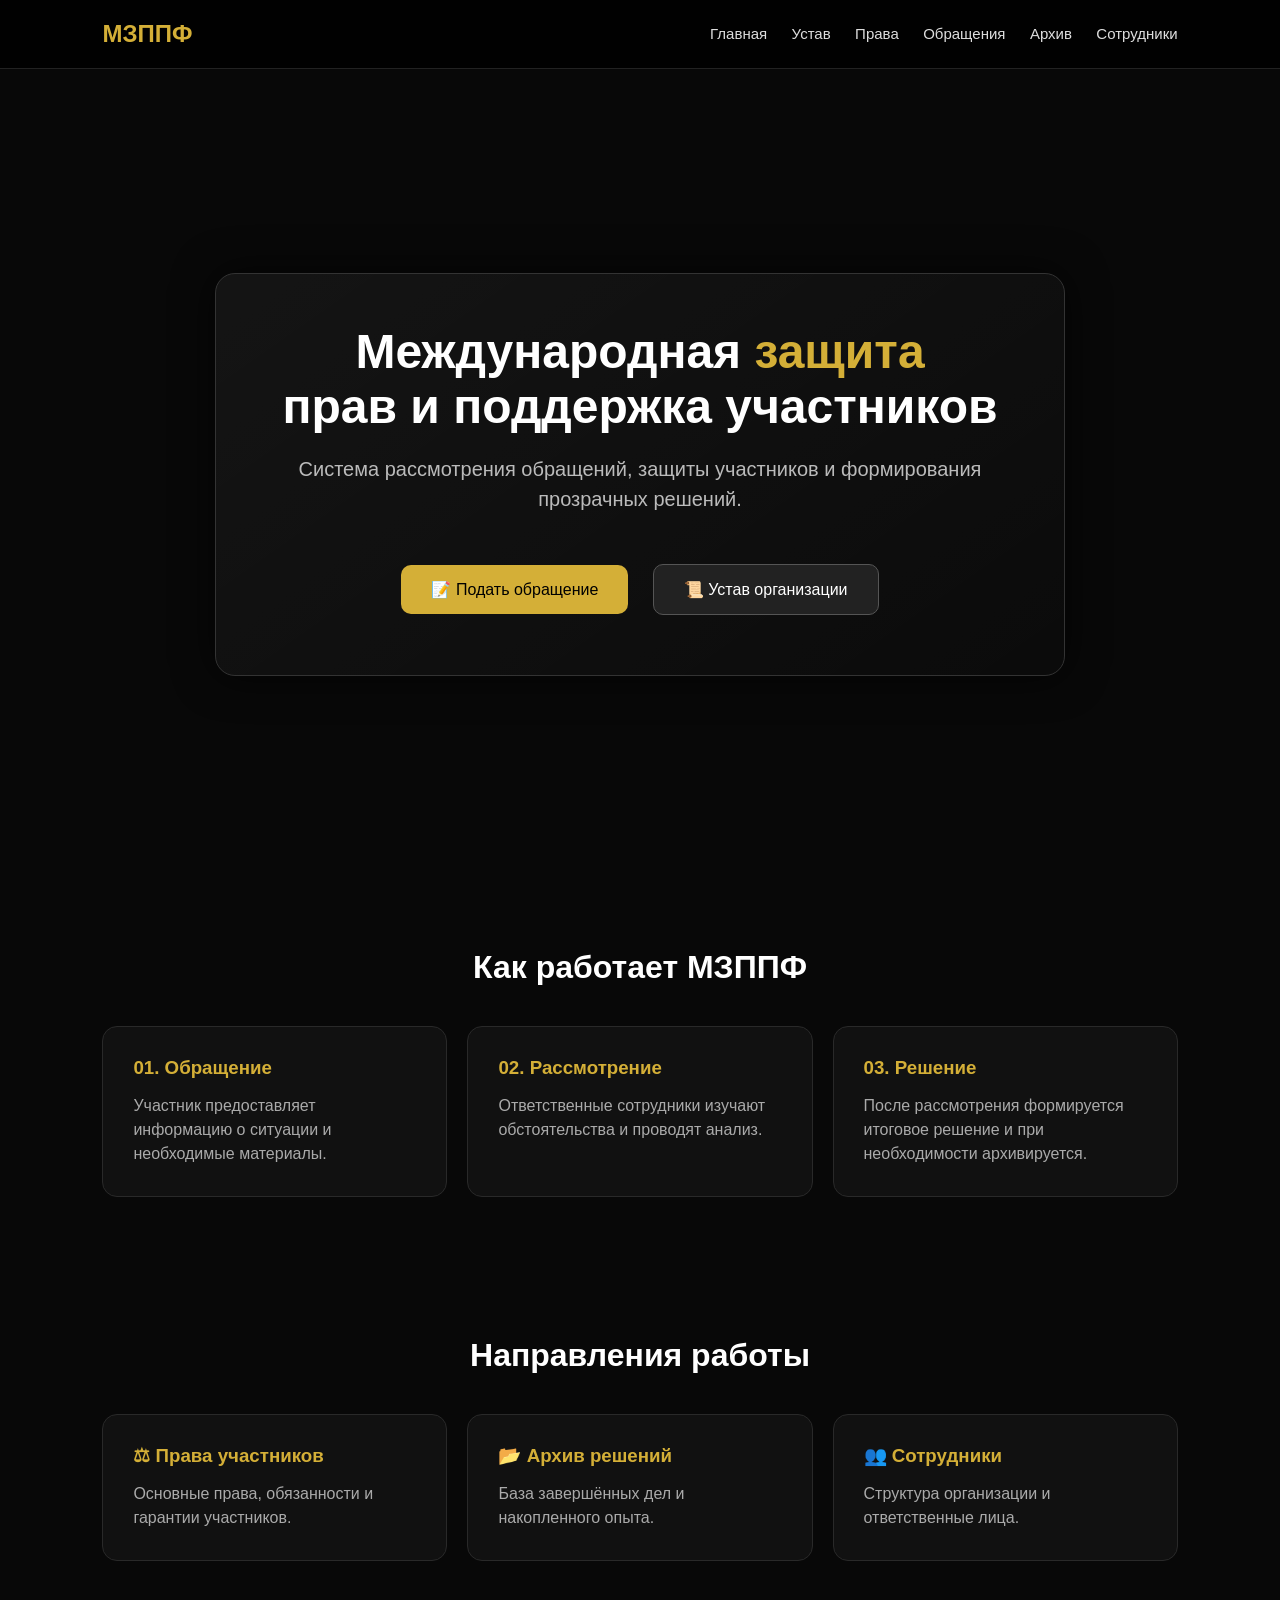
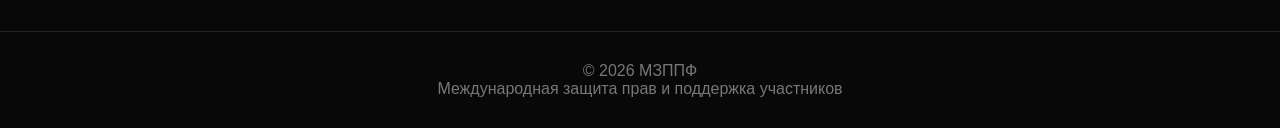
==== index.html @ a1db2baa "Create index.html" ====
<!DOCTYPE html>
<html lang="ru">
<head>
<meta charset="UTF-8">
<meta name="viewport" content="width=device-width, initial-scale=1.0">

<title>МЗППФ — Международная защита прав и поддержка участников</title>

<style>

* {
    margin: 0;
    padding: 0;
    box-sizing: border-box;
    font-family: Arial, sans-serif;
}

body {
    background: #080808;
    color: #ffffff;
}

/* HEADER */

header {
    width: 100%;
    padding: 20px 8%;
    display: flex;
    justify-content: space-between;
    align-items: center;
    background: rgba(0,0,0,0.8);
    border-bottom: 1px solid #222;
    position: sticky;
    top: 0;
    backdrop-filter: blur(10px);
}

.logo {
    font-size: 24px;
    font-weight: bold;
    color: #d4af37;
}

nav a {
    color: #ddd;
    text-decoration: none;
    margin-left: 20px;
    font-size: 15px;
}

nav a:hover {
    color: #d4af37;
}


/* HERO */

.hero {

    min-height: 90vh;

    display: flex;
    justify-content: center;
    align-items: center;

    text-align: center;

    padding: 20px;

}


.hero-box {

    max-width: 850px;

    background:
    linear-gradient(
    145deg,
    rgba(255,255,255,0.05),
    rgba(255,255,255,0.01)
    );

    border: 1px solid #333;

    border-radius: 20px;

    padding: 50px;

    box-shadow: 0 0 40px rgba(0,0,0,0.7);

}


.hero h1 {

    font-size: 48px;
    margin-bottom: 20px;

}


.hero span {

    color:#d4af37;

}


.hero p {

    font-size:20px;
    color:#bbb;
    line-height:1.5;

}


.buttons {

    margin-top:40px;

}


button {

    padding:15px 30px;

    margin:10px;

    border-radius:10px;

    border:none;

    cursor:pointer;

    font-size:16px;

}


.main-btn {

    background:#d4af37;

    color:#000;

}


.second-btn {

    background:#222;

    color:white;

    border:1px solid #555;

}



/* BLOCKS */

section {

    padding:70px 8%;

}


.title {

    text-align:center;

    font-size:32px;

    margin-bottom:40px;

}



.cards {

    display:grid;

    grid-template-columns:
    repeat(auto-fit,minmax(250px,1fr));

    gap:20px;

}



.card {

    background:#111;

    border:1px solid #292929;

    padding:30px;

    border-radius:15px;

}


.card h3 {

    color:#d4af37;

    margin-bottom:15px;

}


.card p {

    color:#aaa;

    line-height:1.5;

}



/* FOOTER */


footer {

    text-align:center;

    padding:30px;

    color:#777;

    border-top:1px solid #222;

}


/* MOBILE */

@media(max-width:700px){

header {

flex-direction:column;

}

nav {

margin-top:15px;

}


.hero h1 {

font-size:34px;

}


.hero-box {

padding:30px;

}

}


</style>

</head>


<body>


<header>

<div class="logo">
МЗППФ
</div>


<nav>

<a href="#">Главная</a>

<a href="#">Устав</a>

<a href="#">Права</a>

<a href="#">Обращения</a>

<a href="#">Архив</a>

<a href="#">Сотрудники</a>

</nav>

</header>




<div class="hero">


<div class="hero-box">


<h1>
Международная <span>защита</span><br>
прав и поддержка участников
</h1>


<p>
Система рассмотрения обращений,
защиты участников и формирования
прозрачных решений.
</p>



<div class="buttons">

<button class="main-btn">
📝 Подать обращение
</button>


<button class="second-btn">
📜 Устав организации
</button>


</div>


</div>


</div>




<section>


<h2 class="title">
Как работает МЗППФ
</h2>


<div class="cards">


<div class="card">

<h3>
01. Обращение
</h3>

<p>
Участник предоставляет информацию
о ситуации и необходимые материалы.
</p>

</div>



<div class="card">

<h3>
02. Рассмотрение
</h3>

<p>
Ответственные сотрудники изучают
обстоятельства и проводят анализ.
</p>

</div>



<div class="card">

<h3>
03. Решение
</h3>

<p>
После рассмотрения формируется итоговое
решение и при необходимости архивируется.
</p>

</div>



</div>


</section>





<section>


<h2 class="title">
Направления работы
</h2>



<div class="cards">


<div class="card">

<h3>
⚖ Права участников
</h3>

<p>
Основные права, обязанности и гарантии участников.
</p>

</div>


<div class="card">

<h3>
📂 Архив решений
</h3>

<p>
База завершённых дел и накопленного опыта.
</p>

</div>


<div class="card">

<h3>
👥 Сотрудники
</h3>

<p>
Структура организации и ответственные лица.
</p>

</div>


</div>


</section>





<footer>

© 2026 МЗППФ  
<br>
Международная защита прав и поддержка участников

</footer>



</body>
</html>
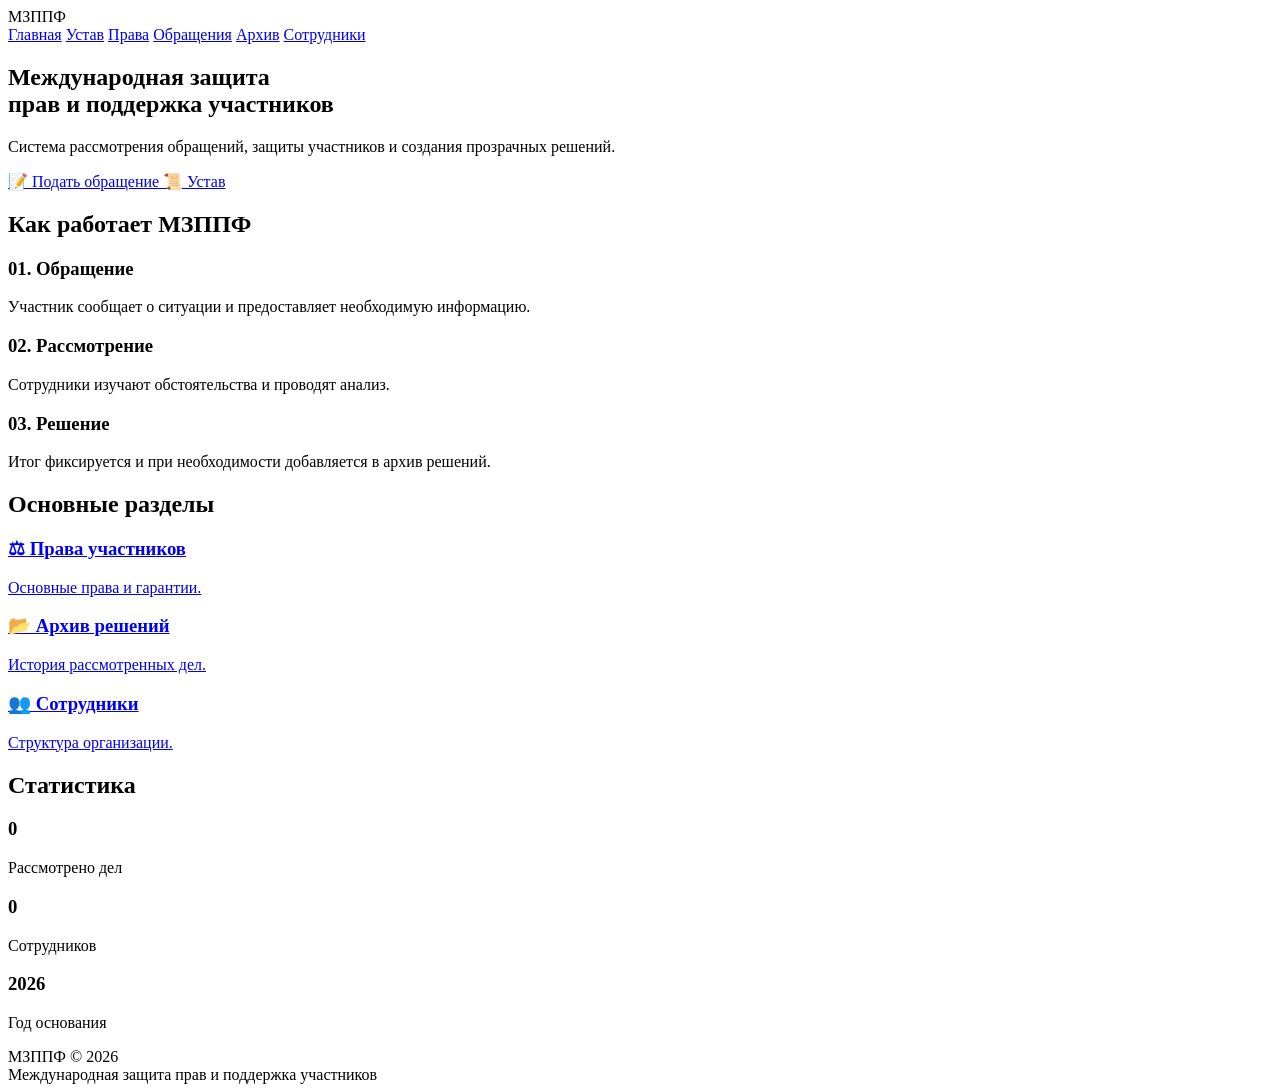
==== commit 8393af3f: "Update index.html" ====
--- a/index.html
+++ b/index.html
@@ -1,282 +1,14 @@
 <!DOCTYPE html>
 <html lang="ru">
+
 <head>
+
 <meta charset="UTF-8">
 <meta name="viewport" content="width=device-width, initial-scale=1.0">
 
-<title>МЗППФ — Международная защита прав и поддержка участников</title>
-
-<style>
-
-* {
-    margin: 0;
-    padding: 0;
-    box-sizing: border-box;
-    font-family: Arial, sans-serif;
-}
-
-body {
-    background: #080808;
-    color: #ffffff;
-}
-
-/* HEADER */
-
-header {
-    width: 100%;
-    padding: 20px 8%;
-    display: flex;
-    justify-content: space-between;
-    align-items: center;
-    background: rgba(0,0,0,0.8);
-    border-bottom: 1px solid #222;
-    position: sticky;
-    top: 0;
-    backdrop-filter: blur(10px);
-}
-
-.logo {
-    font-size: 24px;
-    font-weight: bold;
-    color: #d4af37;
-}
-
-nav a {
-    color: #ddd;
-    text-decoration: none;
-    margin-left: 20px;
-    font-size: 15px;
-}
-
-nav a:hover {
-    color: #d4af37;
-}
-
-
-/* HERO */
-
-.hero {
-
-    min-height: 90vh;
-
-    display: flex;
-    justify-content: center;
-    align-items: center;
-
-    text-align: center;
-
-    padding: 20px;
-
-}
-
-
-.hero-box {
-
-    max-width: 850px;
-
-    background:
-    linear-gradient(
-    145deg,
-    rgba(255,255,255,0.05),
-    rgba(255,255,255,0.01)
-    );
-
-    border: 1px solid #333;
-
-    border-radius: 20px;
-
-    padding: 50px;
-
-    box-shadow: 0 0 40px rgba(0,0,0,0.7);
-
-}
-
-
-.hero h1 {
-
-    font-size: 48px;
-    margin-bottom: 20px;
-
-}
-
-
-.hero span {
-
-    color:#d4af37;
-
-}
-
-
-.hero p {
-
-    font-size:20px;
-    color:#bbb;
-    line-height:1.5;
-
-}
-
-
-.buttons {
-
-    margin-top:40px;
-
-}
-
-
-button {
-
-    padding:15px 30px;
-
-    margin:10px;
-
-    border-radius:10px;
-
-    border:none;
-
-    cursor:pointer;
-
-    font-size:16px;
-
-}
-
-
-.main-btn {
-
-    background:#d4af37;
-
-    color:#000;
-
-}
-
-
-.second-btn {
-
-    background:#222;
-
-    color:white;
-
-    border:1px solid #555;
-
-}
-
-
-
-/* BLOCKS */
-
-section {
-
-    padding:70px 8%;
-
-}
-
-
-.title {
-
-    text-align:center;
-
-    font-size:32px;
-
-    margin-bottom:40px;
-
-}
-
-
-
-.cards {
-
-    display:grid;
-
-    grid-template-columns:
-    repeat(auto-fit,minmax(250px,1fr));
-
-    gap:20px;
-
-}
-
-
-
-.card {
-
-    background:#111;
-
-    border:1px solid #292929;
-
-    padding:30px;
-
-    border-radius:15px;
-
-}
-
-
-.card h3 {
-
-    color:#d4af37;
-
-    margin-bottom:15px;
-
-}
-
-
-.card p {
-
-    color:#aaa;
-
-    line-height:1.5;
-
-}
-
-
-
-/* FOOTER */
-
-
-footer {
-
-    text-align:center;
-
-    padding:30px;
-
-    color:#777;
-
-    border-top:1px solid #222;
-
-}
-
-
-/* MOBILE */
-
-@media(max-width:700px){
-
-header {
-
-flex-direction:column;
-
-}
-
-nav {
-
-margin-top:15px;
-
-}
-
-
-.hero h1 {
-
-font-size:34px;
-
-}
-
-
-.hero-box {
-
-padding:30px;
-
-}
-
-}
-
-
-</style>
+<title>МЗППФ | Международная защита прав и поддержка участников</title>
+
+<link rel="stylesheet" href="style.css">
 
 </head>
 
@@ -293,17 +25,12 @@
 
 <nav>
 
-<a href="#">Главная</a>
-
-<a href="#">Устав</a>
-
-<a href="#">Права</a>
-
-<a href="#">Обращения</a>
-
-<a href="#">Архив</a>
-
-<a href="#">Сотрудники</a>
+<a href="index.html">Главная</a>
+<a href="pages/ustav.html">Устав</a>
+<a href="pages/rights.html">Права</a>
+<a href="pages/appeals.html">Обращения</a>
+<a href="pages/archive.html">Архив</a>
+<a href="pages/staff.html">Сотрудники</a>
 
 </nav>
 
@@ -311,22 +38,26 @@
 
 
 
-
-<div class="hero">
-
-
-<div class="hero-box">
+<main>
+
+
+<section class="hero">
+
+
+<div class="hero-card">
 
 
 <h1>
-Международная <span>защита</span><br>
+Международная
+<span>защита</span>
+<br>
 прав и поддержка участников
 </h1>
 
 
 <p>
 Система рассмотрения обращений,
-защиты участников и формирования
+защиты участников и создания
 прозрачных решений.
 </p>
 
@@ -334,31 +65,30 @@
 
 <div class="buttons">
 
-<button class="main-btn">
+<a href="pages/appeals.html" class="btn main">
 📝 Подать обращение
-</button>
-
-
-<button class="second-btn">
-📜 Устав организации
-</button>
-
-
-</div>
-
-
-</div>
-
-
-</div>
+</a>
+
+
+<a href="pages/ustav.html" class="btn">
+📜 Устав
+</a>
+
+
+</div>
+
+
+</div>
+
+
+</section>
 
 
 
 
 <section>
 
-
-<h2 class="title">
+<h2>
 Как работает МЗППФ
 </h2>
 
@@ -373,8 +103,8 @@
 </h3>
 
 <p>
-Участник предоставляет информацию
-о ситуации и необходимые материалы.
+Участник сообщает о ситуации
+и предоставляет необходимую информацию.
 </p>
 
 </div>
@@ -388,8 +118,8 @@
 </h3>
 
 <p>
-Ответственные сотрудники изучают
-обстоятельства и проводят анализ.
+Сотрудники изучают обстоятельства
+и проводят анализ.
 </p>
 
 </div>
@@ -403,18 +133,18 @@
 </h3>
 
 <p>
-После рассмотрения формируется итоговое
-решение и при необходимости архивируется.
-</p>
-
-</div>
-
-
-
-</div>
-
-
-</section>
+Итог фиксируется и при необходимости
+добавляется в архив решений.
+</p>
+
+</div>
+
+
+</div>
+
+
+</section>
+
 
 
 
@@ -423,72 +153,134 @@
 <section>
 
 
-<h2 class="title">
-Направления работы
+<h2>
+Основные разделы
 </h2>
 
 
-
 <div class="cards">
 
 
-<div class="card">
-
-<h3>
-⚖ Права участников
-</h3>
-
-<p>
-Основные права, обязанности и гарантии участников.
-</p>
-
-</div>
-
-
-<div class="card">
-
-<h3>
-📂 Архив решений
-</h3>
-
-<p>
-База завершённых дел и накопленного опыта.
-</p>
-
-</div>
-
-
-<div class="card">
-
-<h3>
-👥 Сотрудники
-</h3>
-
-<p>
-Структура организации и ответственные лица.
-</p>
-
-</div>
-
-
-</div>
-
-
-</section>
-
-
+<a class="card link" href="pages/rights.html">
+
+<h3>⚖ Права участников</h3>
+
+<p>
+Основные права и гарантии.
+</p>
+
+</a>
+
+
+
+<a class="card link" href="pages/archive.html">
+
+<h3>📂 Архив решений</h3>
+
+<p>
+История рассмотренных дел.
+</p>
+
+</a>
+
+
+
+<a class="card link" href="pages/staff.html">
+
+<h3>👥 Сотрудники</h3>
+
+<p>
+Структура организации.
+</p>
+
+</a>
+
+
+</div>
+
+
+</section>
+
+
+
+
+<section class="stats">
+
+
+<h2>
+Статистика
+</h2>
+
+
+<div class="cards">
+
+
+<div class="card">
+
+<h3>
+0
+</h3>
+
+<p>
+Рассмотрено дел
+</p>
+
+</div>
+
+
+
+<div class="card">
+
+<h3>
+0
+</h3>
+
+<p>
+Сотрудников
+</p>
+
+</div>
+
+
+
+<div class="card">
+
+<h3>
+2026
+</h3>
+
+<p>
+Год основания
+</p>
+
+</div>
+
+
+</div>
+
+
+</section>
+
+
+
+</main>
 
 
 
 <footer>
 
-© 2026 МЗППФ  
+МЗППФ © 2026
+
 <br>
+
 Международная защита прав и поддержка участников
 
 </footer>
 
 
 
+<script src="script.js"></script>
+
 </body>
+
 </html>
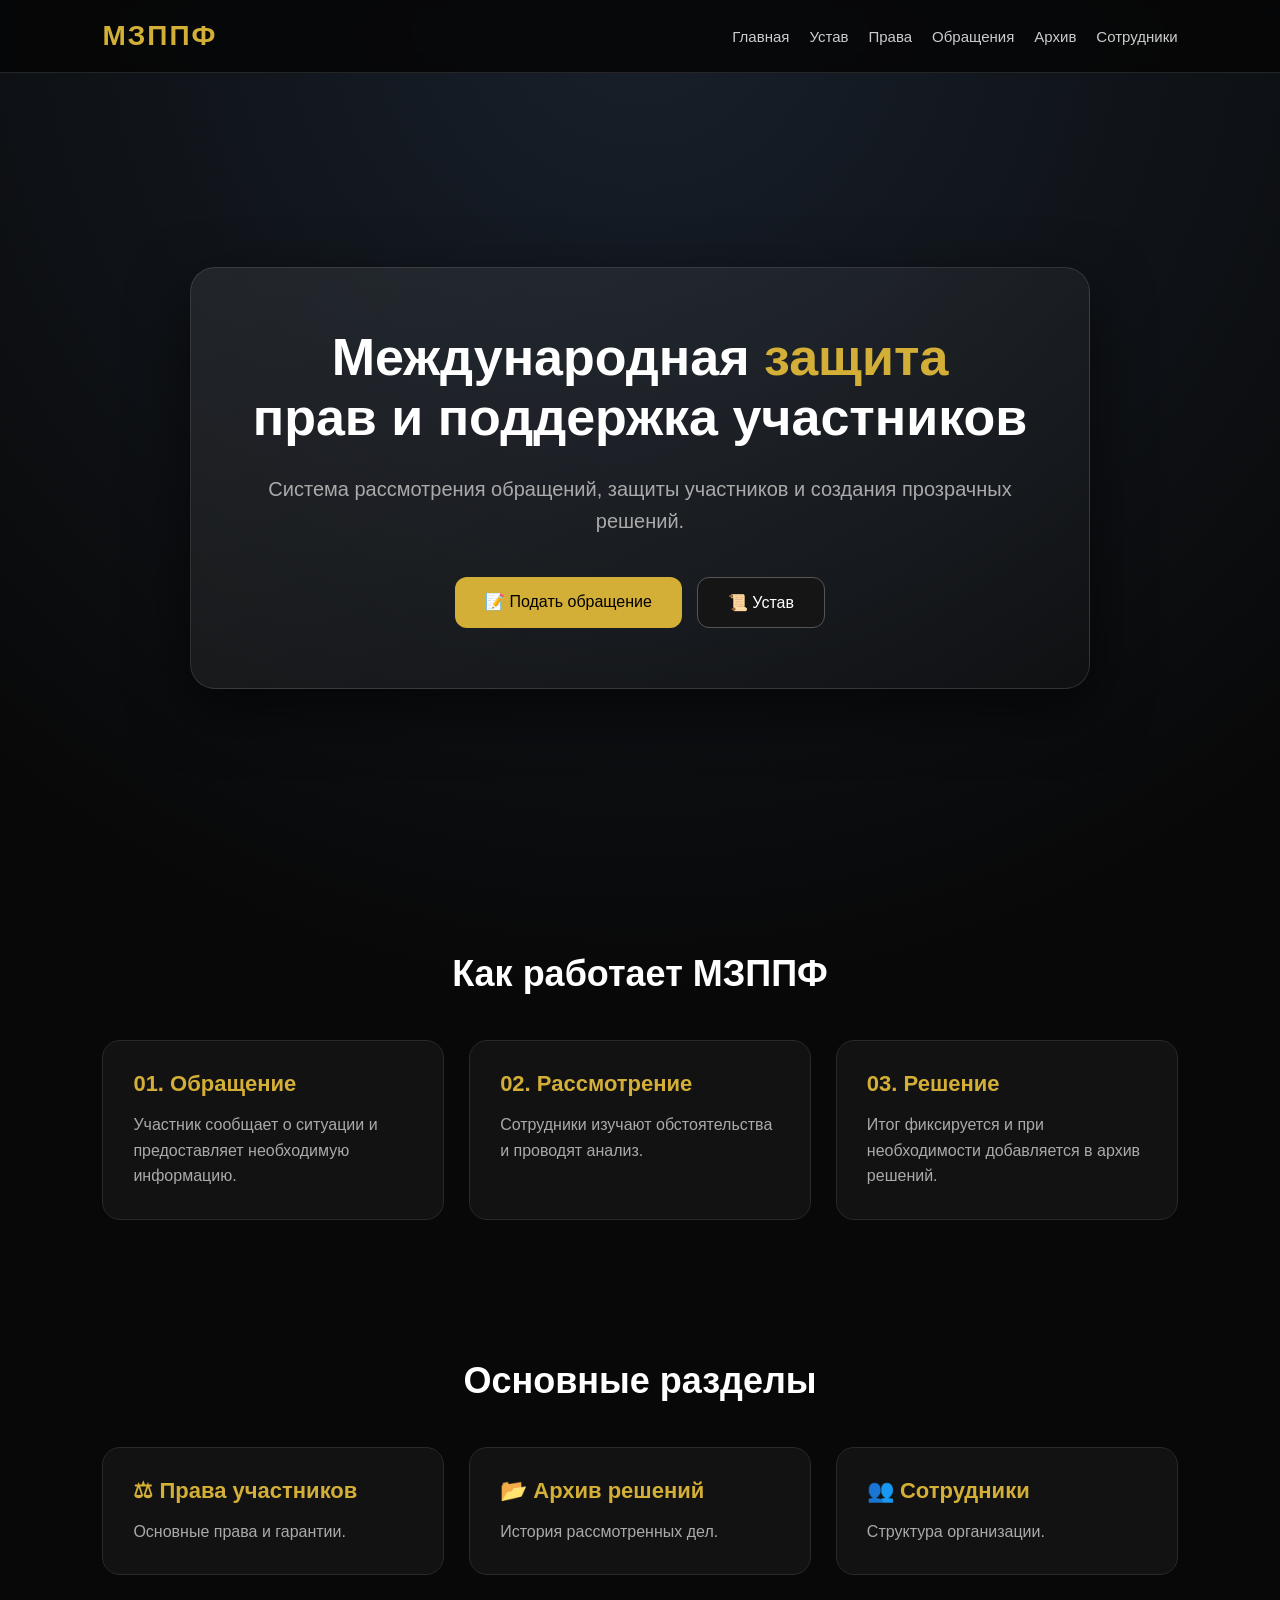
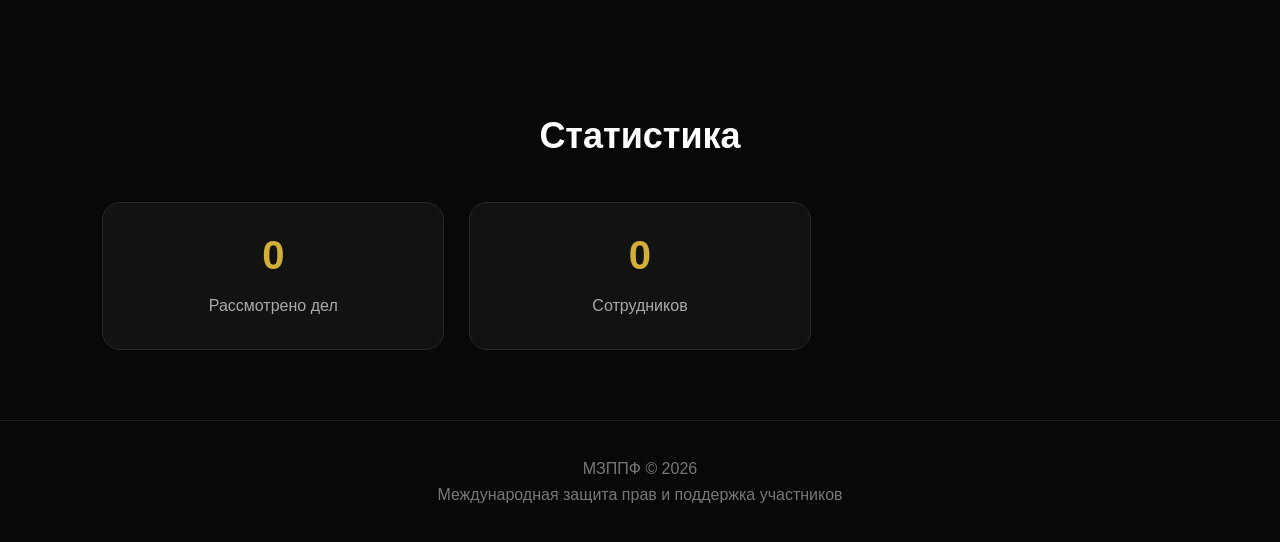
==== commit 32b5fa0e: "Update index.html" ====
--- a/index.html
+++ b/index.html
@@ -6,7 +6,7 @@
 <meta charset="UTF-8">
 <meta name="viewport" content="width=device-width, initial-scale=1.0">
 
-<title>МЗППФ | Международная защита прав и поддержка участников</title>
+<title>МЗППФ | Министерство защиты прав и поддержка флудов</title>
 
 <link rel="stylesheet" href="style.css">
 
--- a/style.css
+++ b/style.css
@@ -0,0 +1,511 @@
+/* =========================
+   МЗППФ GLOBAL STYLE
+========================= */
+
+
+* {
+    margin: 0;
+    padding: 0;
+    box-sizing: border-box;
+}
+
+
+body {
+
+    background:
+    radial-gradient(circle at top, #18202b 0%, #080808 45%);
+
+    color: white;
+
+    font-family:
+    "Segoe UI",
+    Arial,
+    sans-serif;
+
+    min-height:100vh;
+
+}
+
+
+
+/* =========================
+   HEADER
+========================= */
+
+
+header {
+
+    width:100%;
+
+    display:flex;
+
+    justify-content:space-between;
+
+    align-items:center;
+
+    padding:20px 8%;
+
+    background:
+    rgba(5,5,5,0.85);
+
+    border-bottom:1px solid #252525;
+
+    position:sticky;
+
+    top:0;
+
+    z-index:10;
+
+    backdrop-filter:blur(10px);
+
+}
+
+
+
+.logo {
+
+    font-size:28px;
+
+    font-weight:800;
+
+    color:#d4af37;
+
+    letter-spacing:2px;
+
+}
+
+
+
+nav {
+
+    display:flex;
+
+    gap:20px;
+
+}
+
+
+
+nav a {
+
+    color:#ccc;
+
+    text-decoration:none;
+
+    font-size:15px;
+
+    transition:.3s;
+
+}
+
+
+
+nav a:hover {
+
+    color:#d4af37;
+
+}
+
+
+
+/* =========================
+   HERO
+========================= */
+
+
+.hero {
+
+    min-height:90vh;
+
+    display:flex;
+
+    justify-content:center;
+
+    align-items:center;
+
+    padding:30px;
+
+}
+
+
+
+.hero-card {
+
+    max-width:900px;
+
+    text-align:center;
+
+    padding:60px 40px;
+
+
+    background:
+
+    linear-gradient(
+    145deg,
+    rgba(255,255,255,.08),
+    rgba(255,255,255,.02)
+    );
+
+
+    border:
+
+    1px solid rgba(255,255,255,.12);
+
+
+    border-radius:25px;
+
+
+    box-shadow:
+
+    0 20px 60px rgba(0,0,0,.6);
+
+
+}
+
+
+
+.hero h1 {
+
+    font-size:52px;
+
+    line-height:1.15;
+
+    margin-bottom:25px;
+
+}
+
+
+
+.hero span {
+
+    color:#d4af37;
+
+}
+
+
+
+.hero p {
+
+    color:#aaa;
+
+    font-size:20px;
+
+    line-height:1.6;
+
+}
+
+
+
+/* =========================
+   BUTTONS
+========================= */
+
+
+.buttons {
+
+    margin-top:40px;
+
+    display:flex;
+
+    justify-content:center;
+
+    gap:15px;
+
+}
+
+
+
+.btn {
+
+    padding:15px 30px;
+
+    border-radius:12px;
+
+    border:1px solid #555;
+
+    color:white;
+
+    text-decoration:none;
+
+    background:#151515;
+
+    transition:.3s;
+
+}
+
+
+
+.btn:hover {
+
+    transform:translateY(-3px);
+
+    border-color:#d4af37;
+
+}
+
+
+
+.btn.main {
+
+    background:#d4af37;
+
+    color:#000;
+
+    border:none;
+
+}
+
+
+
+.btn.main:hover {
+
+    box-shadow:
+
+    0 0 25px rgba(212,175,55,.5);
+
+}
+
+
+
+/* =========================
+   SECTIONS
+========================= */
+
+
+section {
+
+    padding:70px 8%;
+
+}
+
+
+
+section h2 {
+
+    text-align:center;
+
+    font-size:36px;
+
+    margin-bottom:45px;
+
+}
+
+
+
+/* =========================
+   CARDS
+========================= */
+
+
+.cards {
+
+    display:grid;
+
+    grid-template-columns:
+
+    repeat(auto-fit,minmax(250px,1fr));
+
+
+    gap:25px;
+
+}
+
+
+
+.card {
+
+
+    background:
+
+    rgba(20,20,20,.8);
+
+
+    border:
+
+    1px solid #292929;
+
+
+    border-radius:18px;
+
+
+    padding:30px;
+
+
+    transition:.3s;
+
+
+}
+
+
+
+.card:hover {
+
+
+    transform:translateY(-7px);
+
+
+    border-color:#d4af37;
+
+
+    box-shadow:
+
+    0 10px 30px rgba(0,0,0,.5);
+
+
+}
+
+
+
+.card h3 {
+
+    color:#d4af37;
+
+    margin-bottom:15px;
+
+    font-size:22px;
+
+}
+
+
+
+.card p {
+
+    color:#aaa;
+
+    line-height:1.6;
+
+}
+
+
+
+.link {
+
+    text-decoration:none;
+
+    color:white;
+
+}
+
+
+
+/* =========================
+   STATISTICS
+========================= */
+
+
+.stats .card {
+
+    text-align:center;
+
+}
+
+
+
+.stats h3 {
+
+    font-size:40px;
+
+}
+
+
+
+/* =========================
+   FOOTER
+========================= */
+
+
+footer {
+
+    text-align:center;
+
+    padding:35px;
+
+    border-top:
+
+    1px solid #222;
+
+
+    color:#777;
+
+    line-height:1.6;
+
+}
+
+
+
+/* =========================
+   MOBILE
+========================= */
+
+
+@media(max-width:800px){
+
+
+header {
+
+    flex-direction:column;
+
+    gap:20px;
+
+}
+
+
+
+nav {
+
+    flex-wrap:wrap;
+
+    justify-content:center;
+
+}
+
+
+
+.hero h1 {
+
+    font-size:36px;
+
+}
+
+
+
+.hero-card {
+
+    padding:40px 20px;
+
+}
+
+
+
+.hero p {
+
+    font-size:17px;
+
+}
+
+
+
+.buttons {
+
+    flex-direction:column;
+
+}
+
+
+
+.btn {
+
+    width:100%;
+
+}
+
+
+
+section h2 {
+
+    font-size:30px;
+
+}
+
+
+}
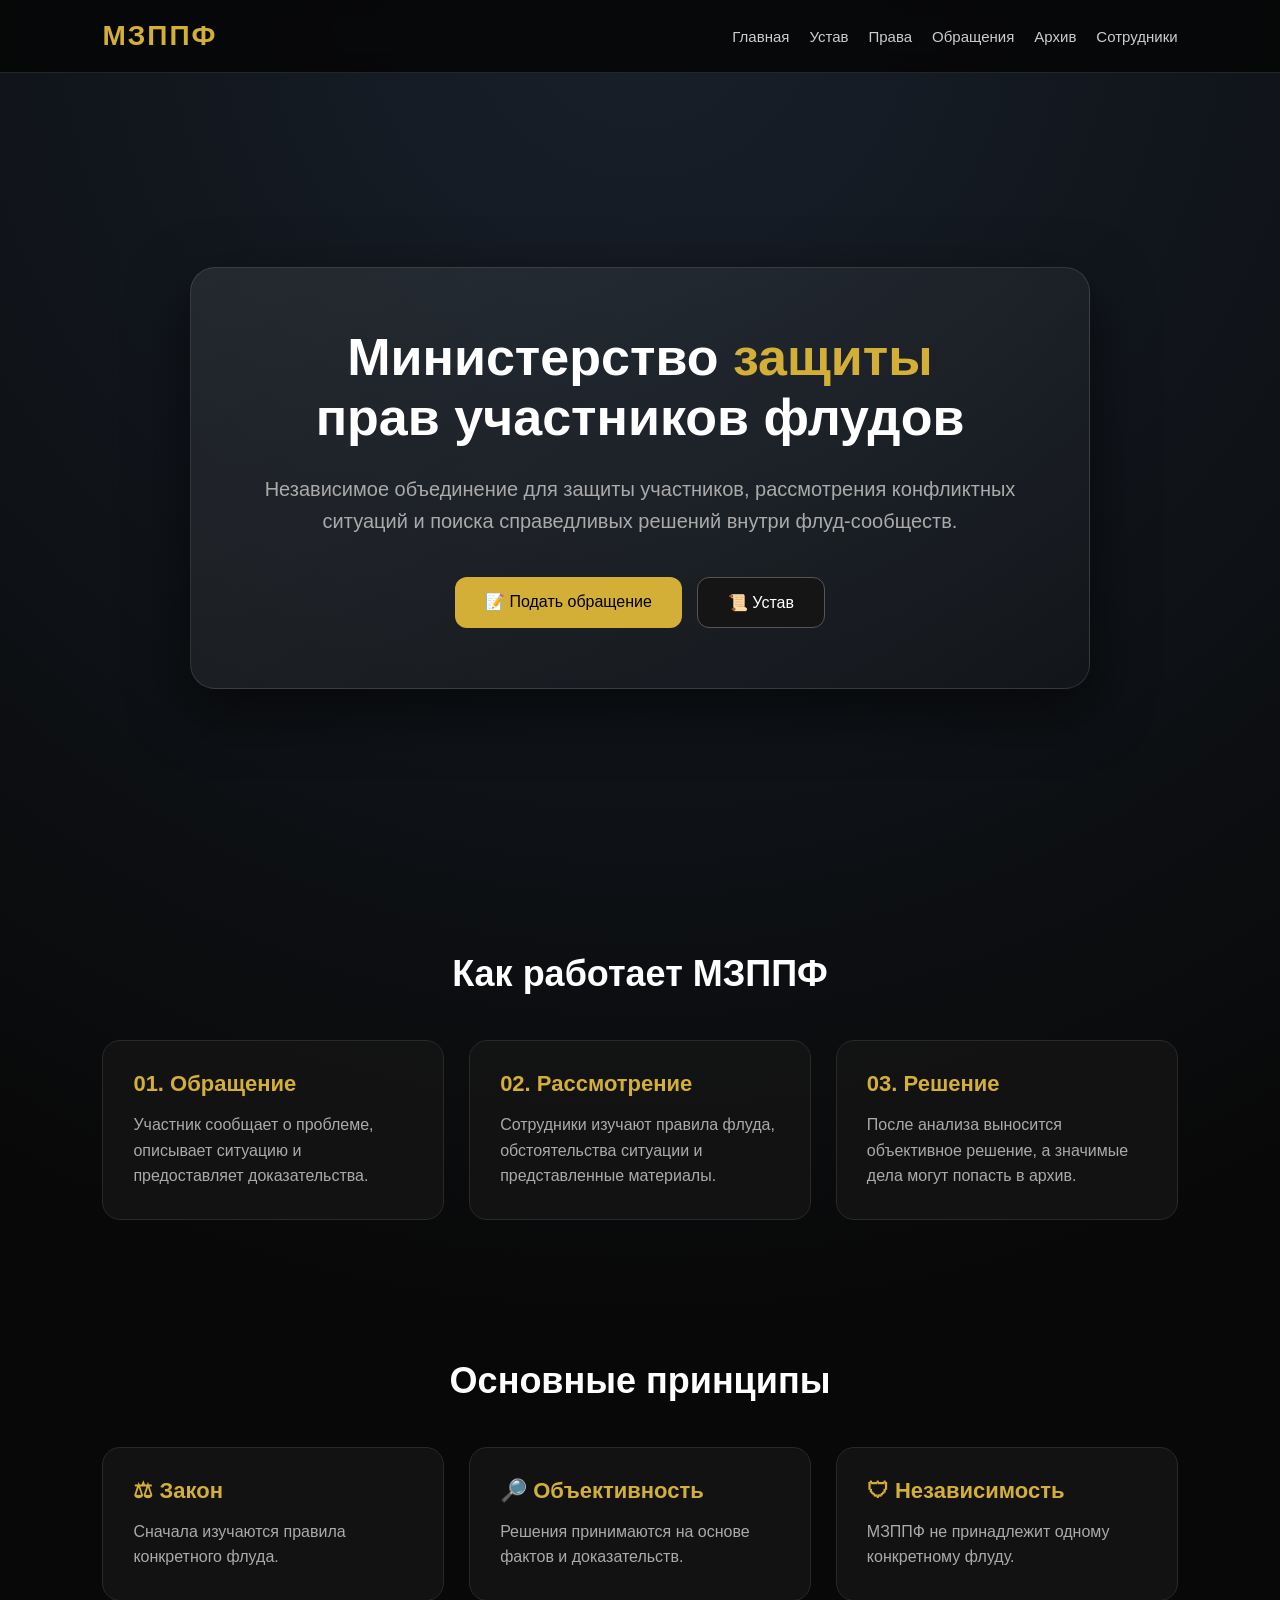
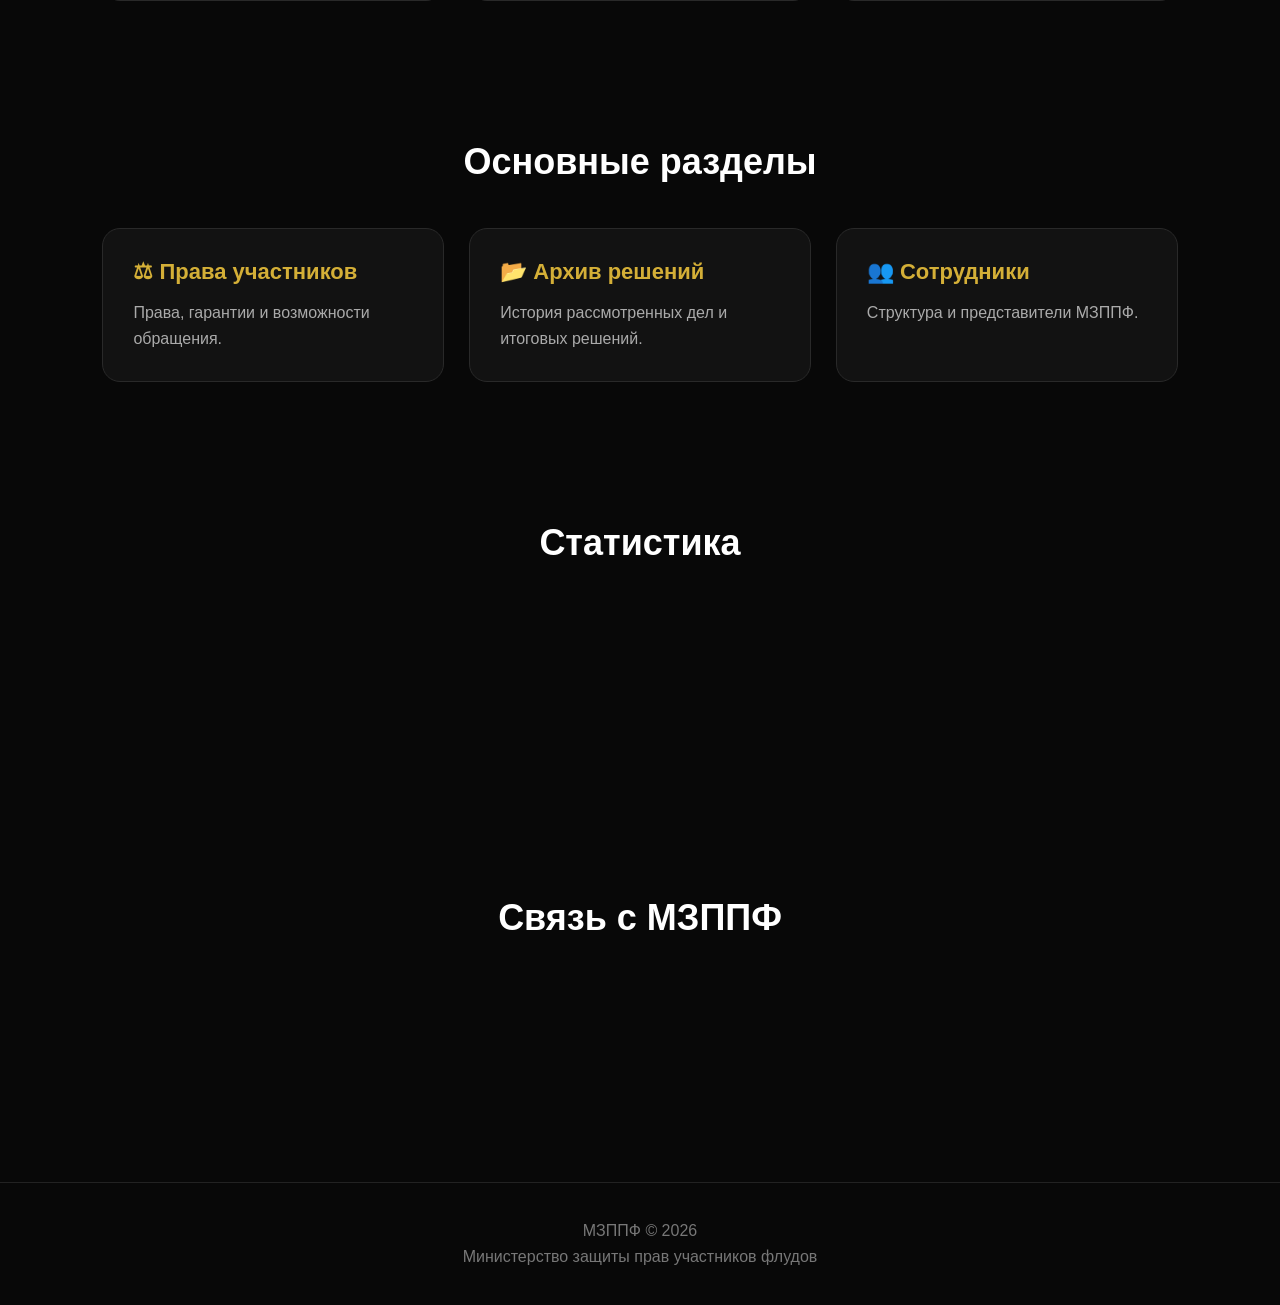
==== commit 9082e78f: "Update index.html" ====
--- a/index.html
+++ b/index.html
@@ -6,7 +6,7 @@
 <meta charset="UTF-8">
 <meta name="viewport" content="width=device-width, initial-scale=1.0">
 
-<title>МЗППФ | Министерство защиты прав и поддержка флудов</title>
+<title>МЗППФ | Министерство защиты прав участников флудов</title>
 
 <link rel="stylesheet" href="style.css">
 
@@ -48,17 +48,17 @@
 
 
 <h1>
-Международная
-<span>защита</span>
+Министерство
+<span>защиты</span>
 <br>
-прав и поддержка участников
+прав участников флудов
 </h1>
 
 
 <p>
-Система рассмотрения обращений,
-защиты участников и создания
-прозрачных решений.
+Независимое объединение для защиты участников,
+рассмотрения конфликтных ситуаций и поиска
+справедливых решений внутри флуд-сообществ.
 </p>
 
 
@@ -86,7 +86,9 @@
 
 
 
+
 <section>
+
 
 <h2>
 Как работает МЗППФ
@@ -103,8 +105,8 @@
 </h3>
 
 <p>
-Участник сообщает о ситуации
-и предоставляет необходимую информацию.
+Участник сообщает о проблеме,
+описывает ситуацию и предоставляет доказательства.
 </p>
 
 </div>
@@ -118,8 +120,8 @@
 </h3>
 
 <p>
-Сотрудники изучают обстоятельства
-и проводят анализ.
+Сотрудники изучают правила флуда,
+обстоятельства ситуации и представленные материалы.
 </p>
 
 </div>
@@ -133,8 +135,68 @@
 </h3>
 
 <p>
-Итог фиксируется и при необходимости
-добавляется в архив решений.
+После анализа выносится объективное решение,
+а значимые дела могут попасть в архив.
+</p>
+
+</div>
+
+
+</div>
+
+
+</section>
+
+
+
+
+
+
+<section>
+
+
+<h2>
+Основные принципы
+</h2>
+
+
+<div class="cards">
+
+
+<div class="card">
+
+<h3>
+⚖ Закон
+</h3>
+
+<p>
+Сначала изучаются правила конкретного флуда.
+</p>
+
+</div>
+
+
+<div class="card">
+
+<h3>
+🔎 Объективность
+</h3>
+
+<p>
+Решения принимаются на основе фактов и доказательств.
+</p>
+
+</div>
+
+
+<div class="card">
+
+<h3>
+🛡 Независимость
+</h3>
+
+<p>
+МЗППФ не принадлежит одному конкретному флуду.
 </p>
 
 </div>
@@ -163,10 +225,12 @@
 
 <a class="card link" href="pages/rights.html">
 
-<h3>⚖ Права участников</h3>
-
-<p>
-Основные права и гарантии.
+<h3>
+⚖ Права участников
+</h3>
+
+<p>
+Права, гарантии и возможности обращения.
 </p>
 
 </a>
@@ -175,10 +239,12 @@
 
 <a class="card link" href="pages/archive.html">
 
-<h3>📂 Архив решений</h3>
-
-<p>
-История рассмотренных дел.
+<h3>
+📂 Архив решений
+</h3>
+
+<p>
+История рассмотренных дел и итоговых решений.
 </p>
 
 </a>
@@ -187,19 +253,23 @@
 
 <a class="card link" href="pages/staff.html">
 
-<h3>👥 Сотрудники</h3>
-
-<p>
-Структура организации.
-</p>
-
-</a>
-
-
-</div>
-
-
-</section>
+<h3>
+👥 Сотрудники
+</h3>
+
+<p>
+Структура и представители МЗППФ.
+</p>
+
+</a>
+
+
+</div>
+
+
+</section>
+
+
 
 
 
@@ -236,7 +306,7 @@
 </h3>
 
 <p>
-Сотрудников
+Активных обращений
 </p>
 
 </div>
@@ -263,24 +333,75 @@
 
 
 
+
+
+<section>
+
+
+<h2>
+Связь с МЗППФ
+</h2>
+
+
+<div class="cards">
+
+
+<a class="card link" href="pages/faq.html">
+
+<h3>
+❓ Частые вопросы
+</h3>
+
+<p>
+Ответы на основные вопросы участников.
+</p>
+
+</a>
+
+
+
+<a class="card link" href="pages/contacts.html">
+
+<h3>
+📞 Контакты
+</h3>
+
+<p>
+Информация для связи с организацией.
+</p>
+
+</a>
+
+
+</div>
+
+
+</section>
+
+
+
 </main>
 
 
 
+
+
 <footer>
 
 МЗППФ © 2026
 
 <br>
 
-Международная защита прав и поддержка участников
+Министерство защиты прав участников флудов
 
 </footer>
 
 
 
+
 <script src="script.js"></script>
 
+
 </body>
 
 </html>
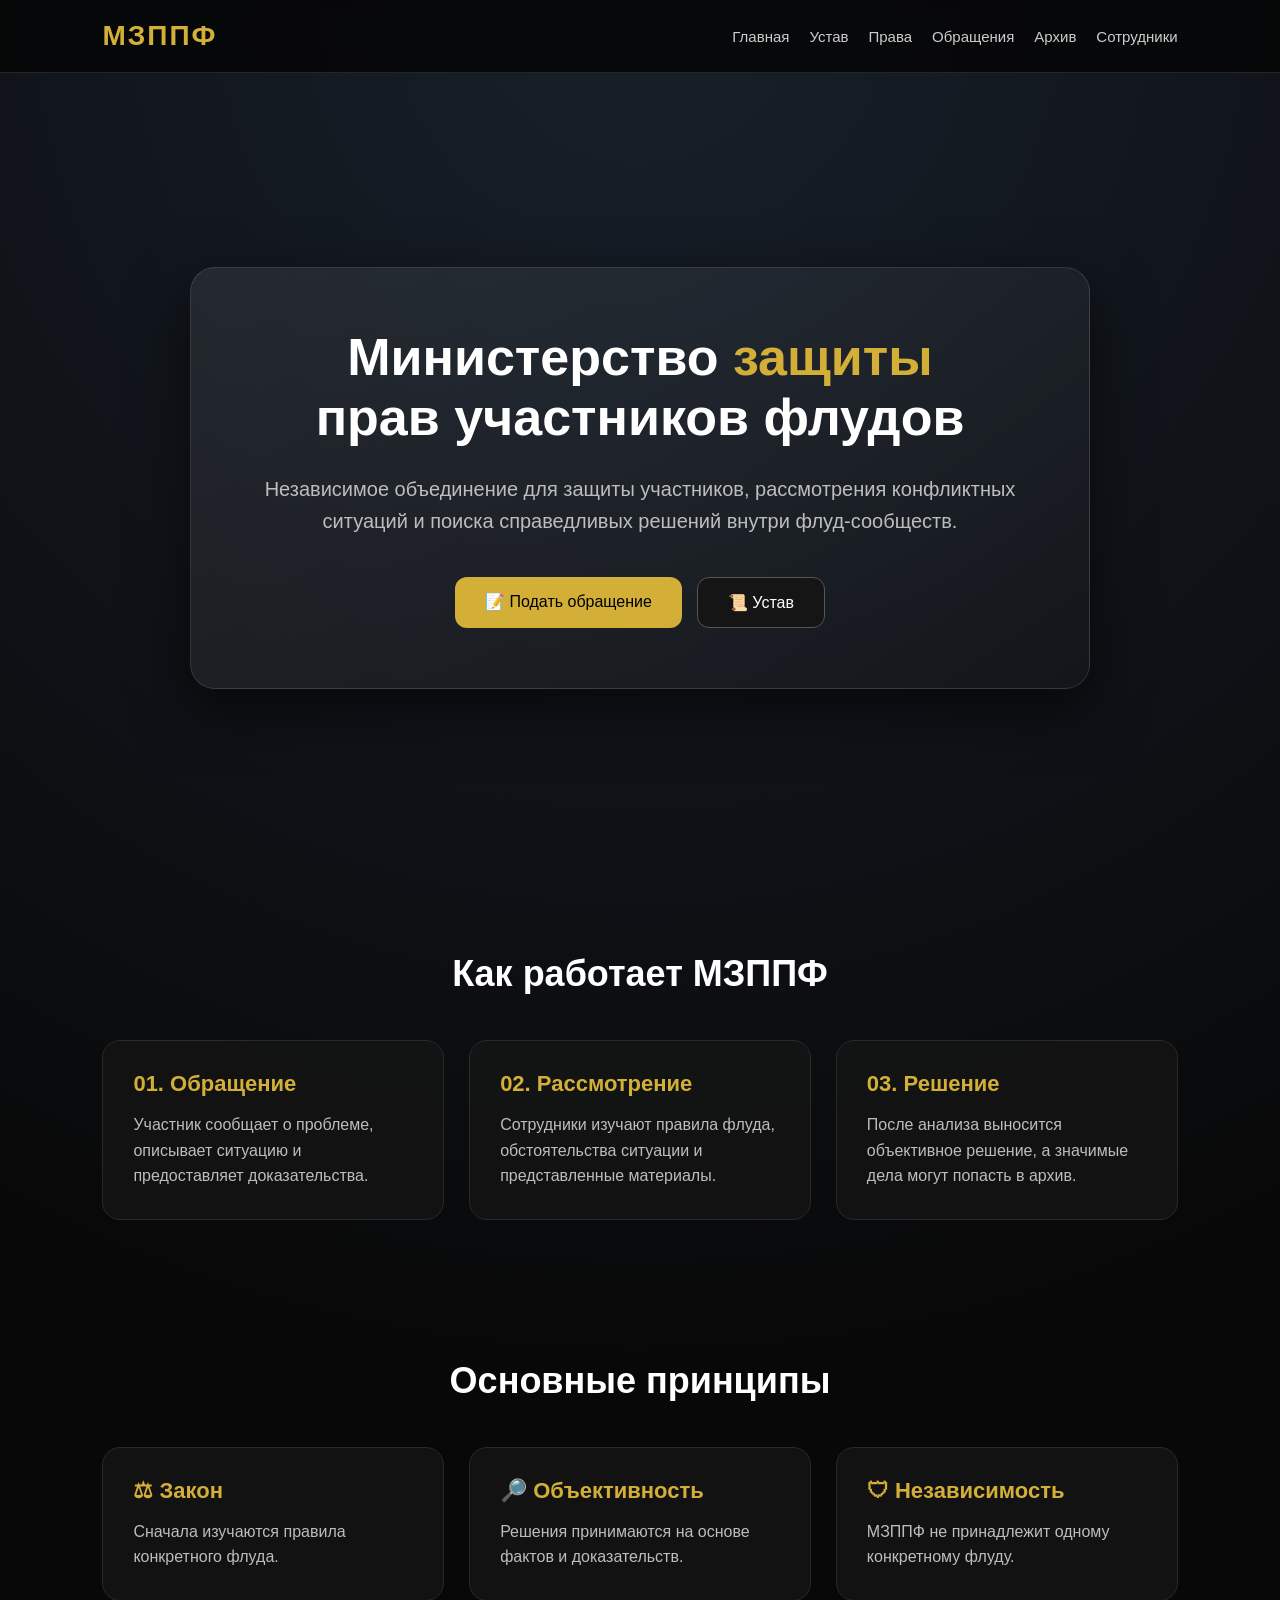
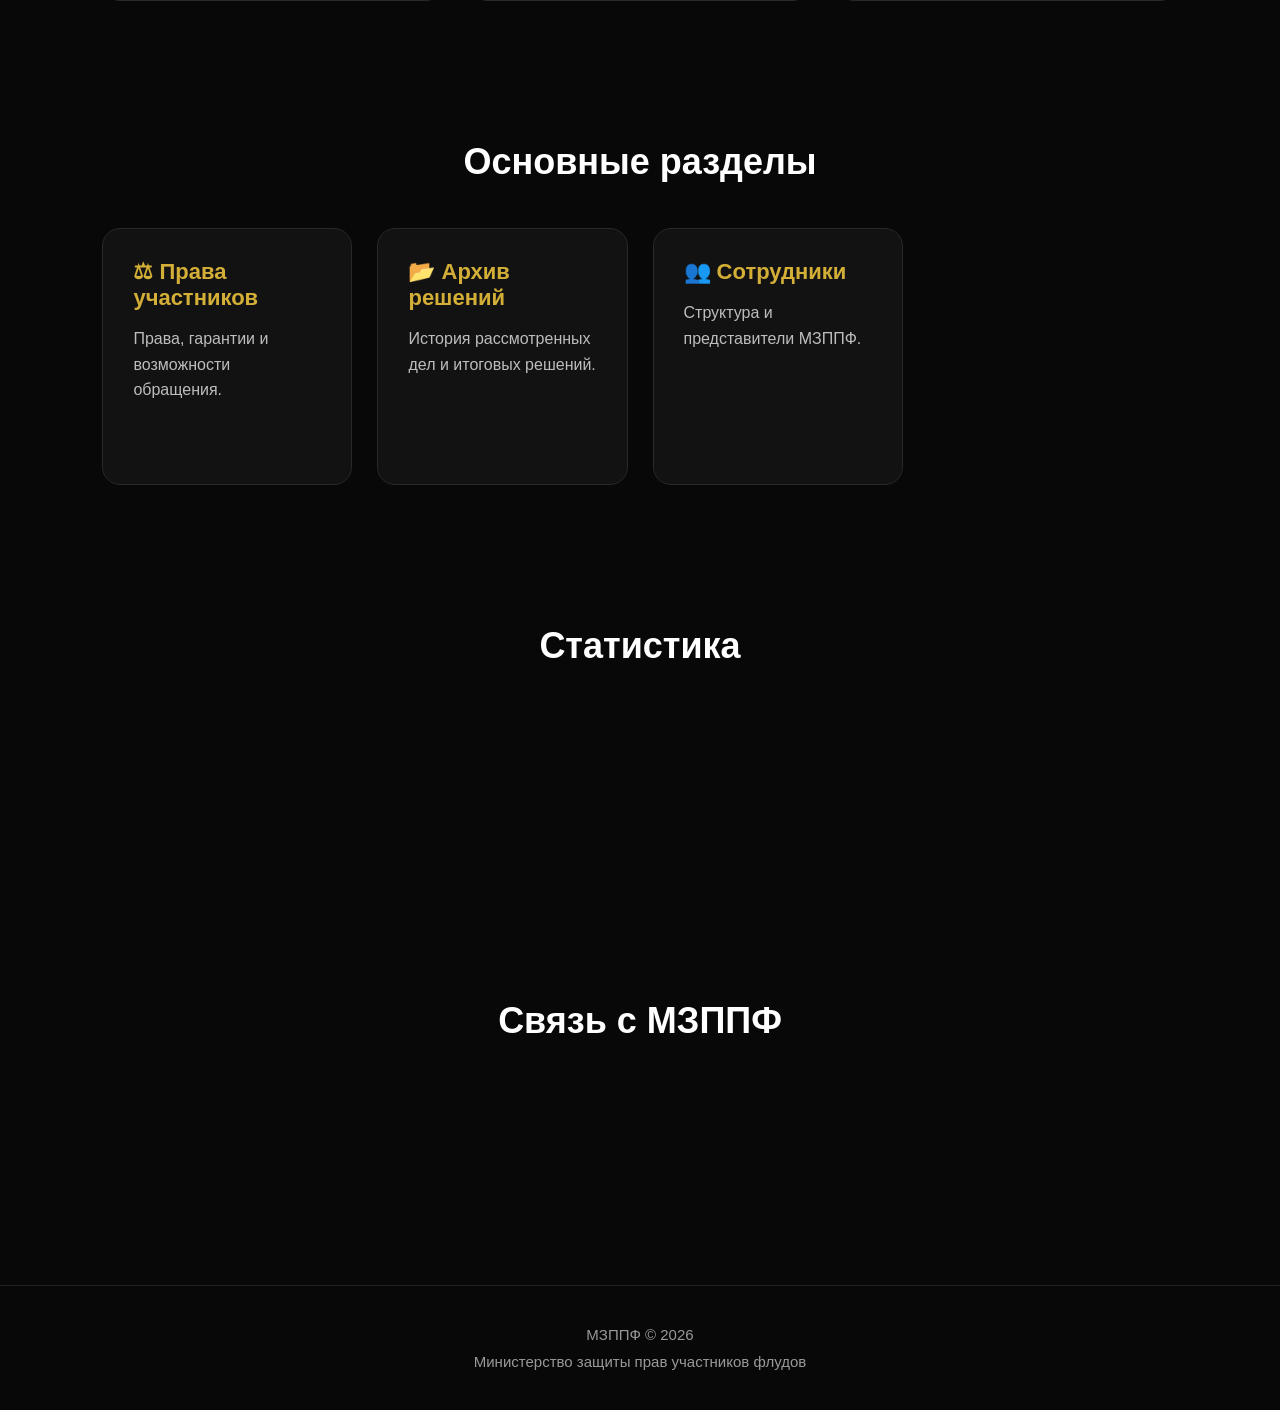
==== commit bf696d47: "Update index.html" ====
--- a/index.html
+++ b/index.html
@@ -263,6 +263,16 @@
 
 </a>
 
+<a class="card link" href="pages/regulations.html">
+
+<h3>📋 Внутренний регламент</h3>
+
+<p>
+Порядок работы организации,
+обязанности сотрудников и внутренние правила.
+</p>
+
+</a>
 
 </div>
 
--- a/style.css
+++ b/style.css
@@ -4,26 +4,55 @@
 
 
 * {
-    margin: 0;
-    padding: 0;
-    box-sizing: border-box;
-}
+
+    margin:0;
+
+    padding:0;
+
+    box-sizing:border-box;
+
+}
+
+
+/* Защита от выхода элементов за экран */
+
+html {
+
+    overflow-x:hidden;
+
+}
+
+
+p,
+h1,
+h2,
+h3,
+a {
+
+    overflow-wrap:break-word;
+
+}
+
 
 
 body {
 
     background:
+
     radial-gradient(circle at top, #18202b 0%, #080808 45%);
 
-    color: white;
+    color:white;
 
     font-family:
+
     "Segoe UI",
     Arial,
     sans-serif;
 
     min-height:100vh;
 
+    overflow-x:hidden;
+
 }
 
 
@@ -46,6 +75,7 @@
     padding:20px 8%;
 
     background:
+
     rgba(5,5,5,0.85);
 
     border-bottom:1px solid #252525;
@@ -130,6 +160,8 @@
 
 
 .hero-card {
+
+    width:100%;
 
     max-width:900px;
 
@@ -160,6 +192,8 @@
     0 20px 60px rgba(0,0,0,.6);
 
 
+    overflow:hidden;
+
 }
 
 
@@ -186,7 +220,7 @@
 
 .hero p {
 
-    color:#aaa;
+    color:#bdbdbd;
 
     font-size:20px;
 
@@ -334,6 +368,8 @@
     transition:.3s;
 
 
+    overflow:hidden;
+
 }
 
 
@@ -370,10 +406,12 @@
 
 .card p {
 
-    color:#aaa;
+    color:#bdbdbd;
 
     line-height:1.6;
 
+    font-size:16px;
+
 }
 
 
@@ -384,6 +422,8 @@
 
     color:white;
 
+    display:block;
+
 }
 
 
@@ -425,9 +465,11 @@
     1px solid #222;
 
 
-    color:#777;
-
-    line-height:1.6;
+    color:#999;
+
+    line-height:1.8;
+
+    font-size:15px;
 
 }
 
@@ -461,9 +503,19 @@
 
 
 
+.hero {
+
+    min-height:auto;
+
+    padding:20px;
+
+}
+
+
+
 .hero h1 {
 
-    font-size:36px;
+    font-size:34px;
 
 }
 
@@ -501,9 +553,25 @@
 
 
 
+section {
+
+    padding:50px 5%;
+
+}
+
+
+
 section h2 {
 
-    font-size:30px;
+    font-size:28px;
+
+}
+
+
+
+.card {
+
+    padding:25px;
 
 }
 
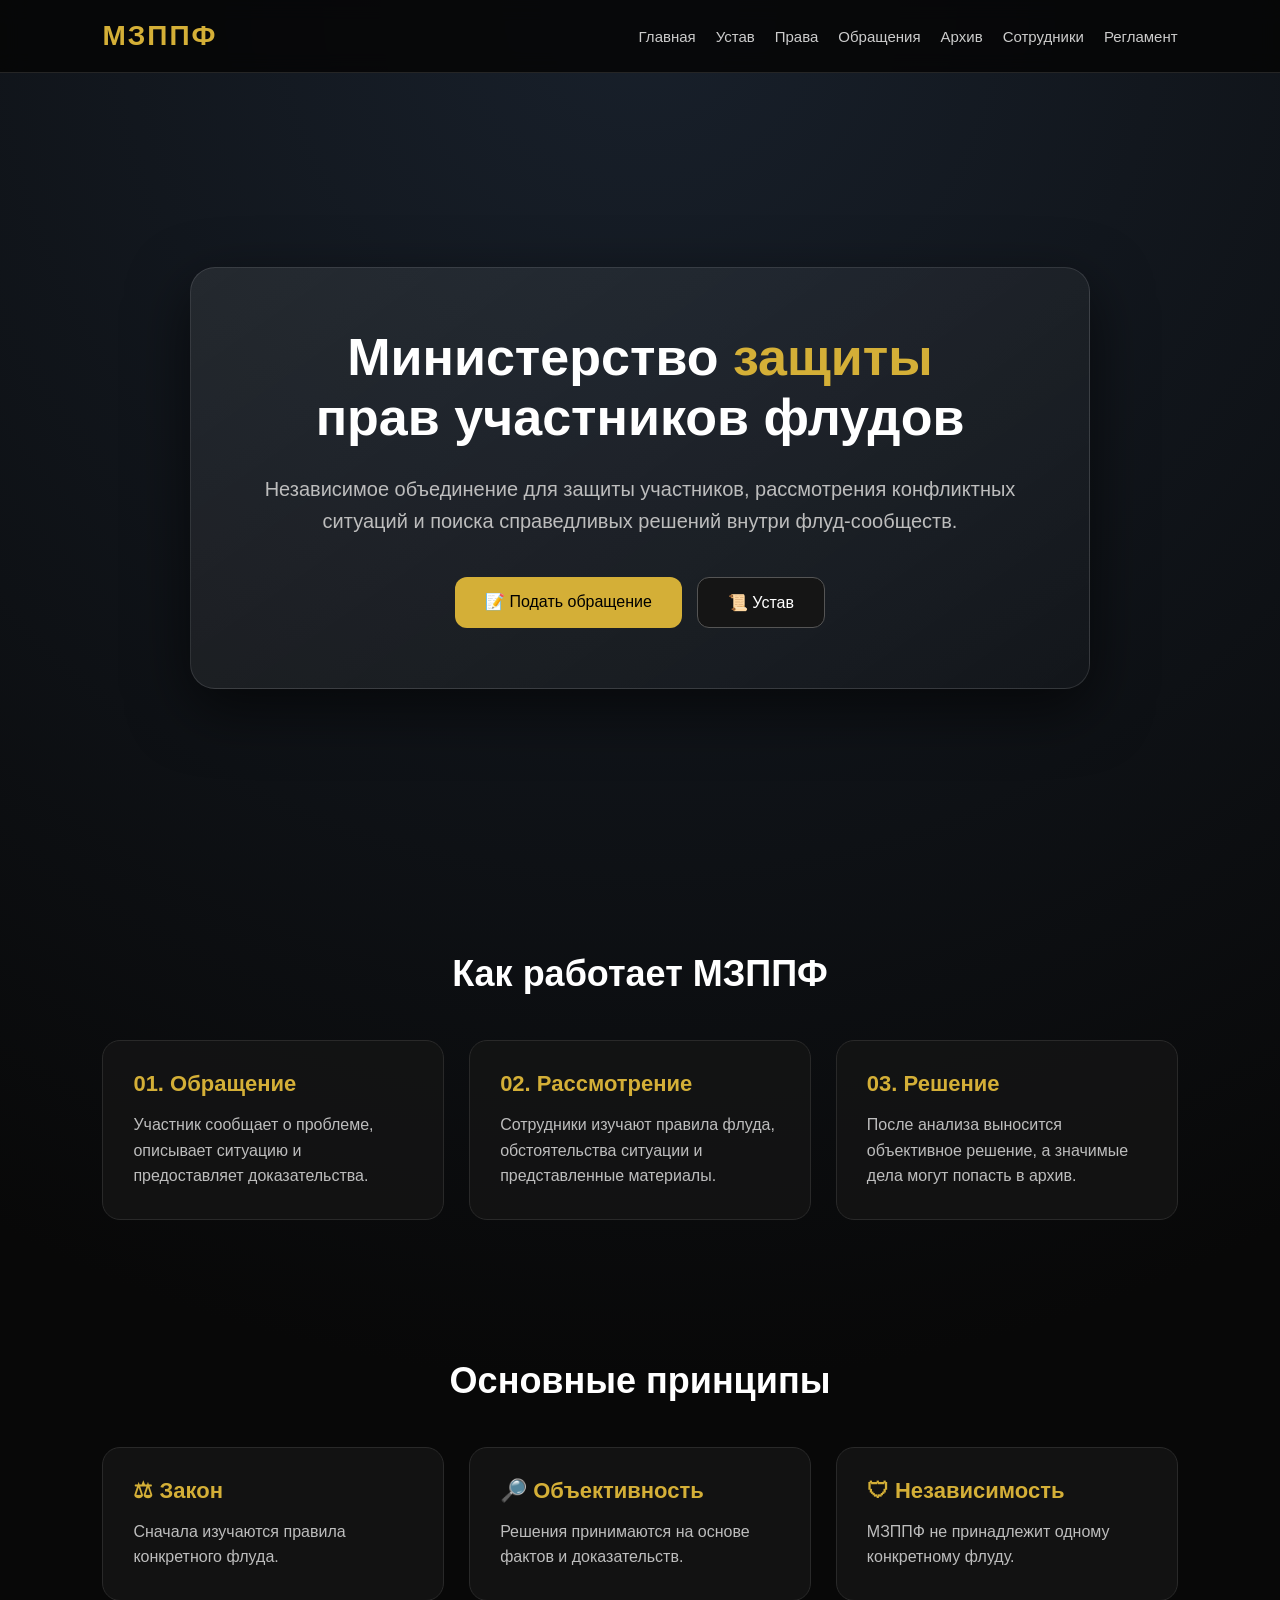
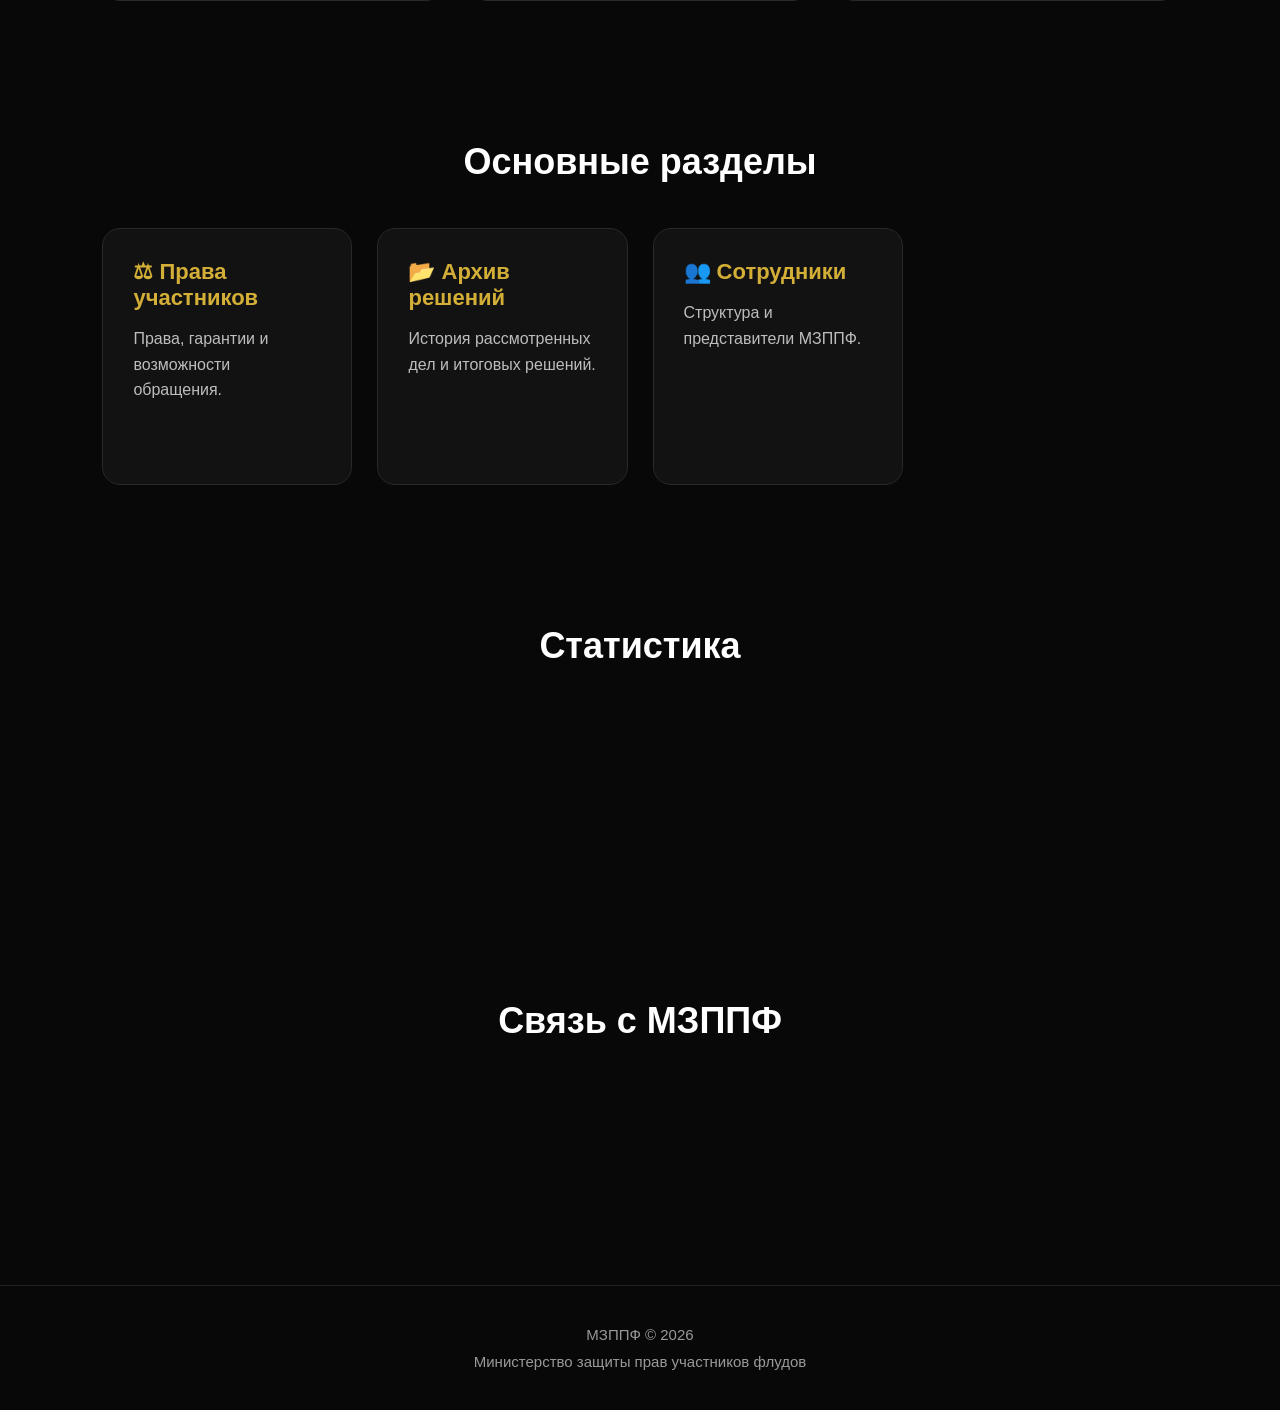
==== commit ce49450c: "Update index.html" ====
--- a/index.html
+++ b/index.html
@@ -31,6 +31,7 @@
 <a href="pages/appeals.html">Обращения</a>
 <a href="pages/archive.html">Архив</a>
 <a href="pages/staff.html">Сотрудники</a>
+<a href="pages/regulations.html">Регламент</a>
 
 </nav>
 
